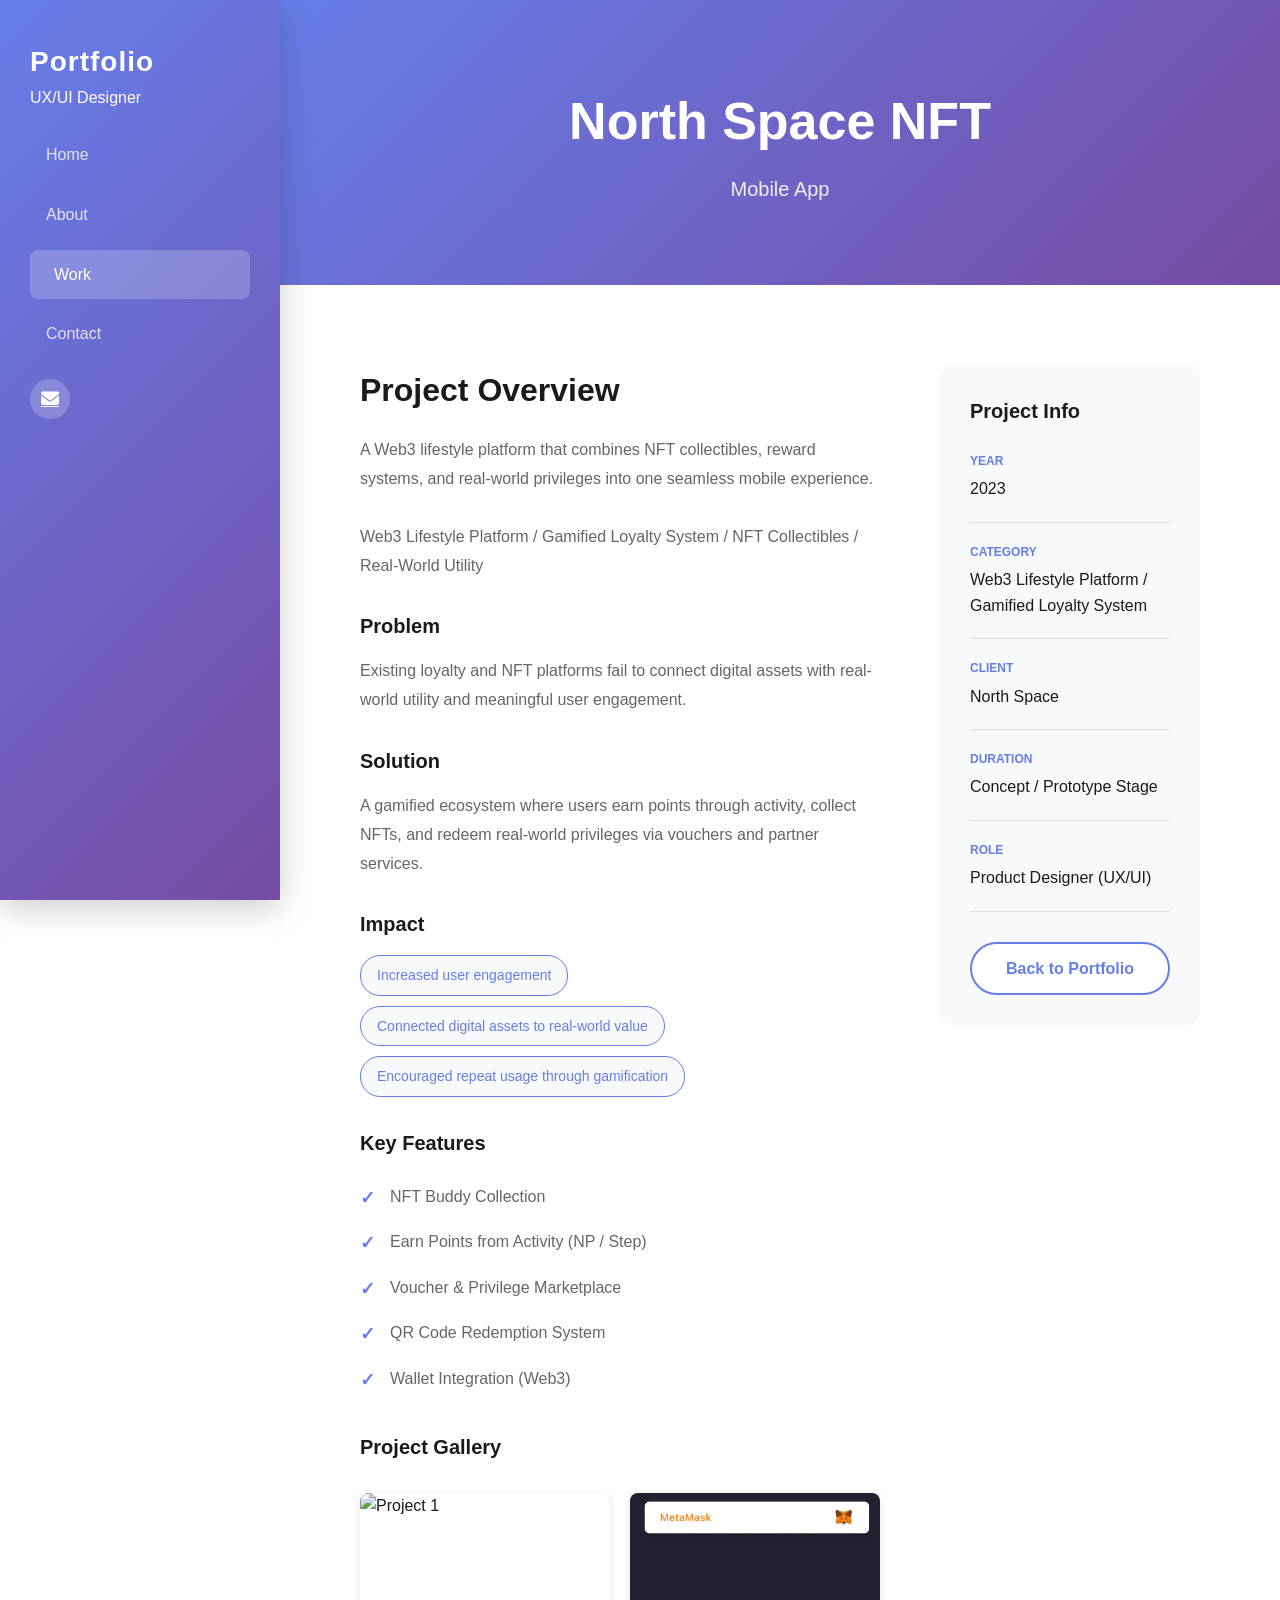
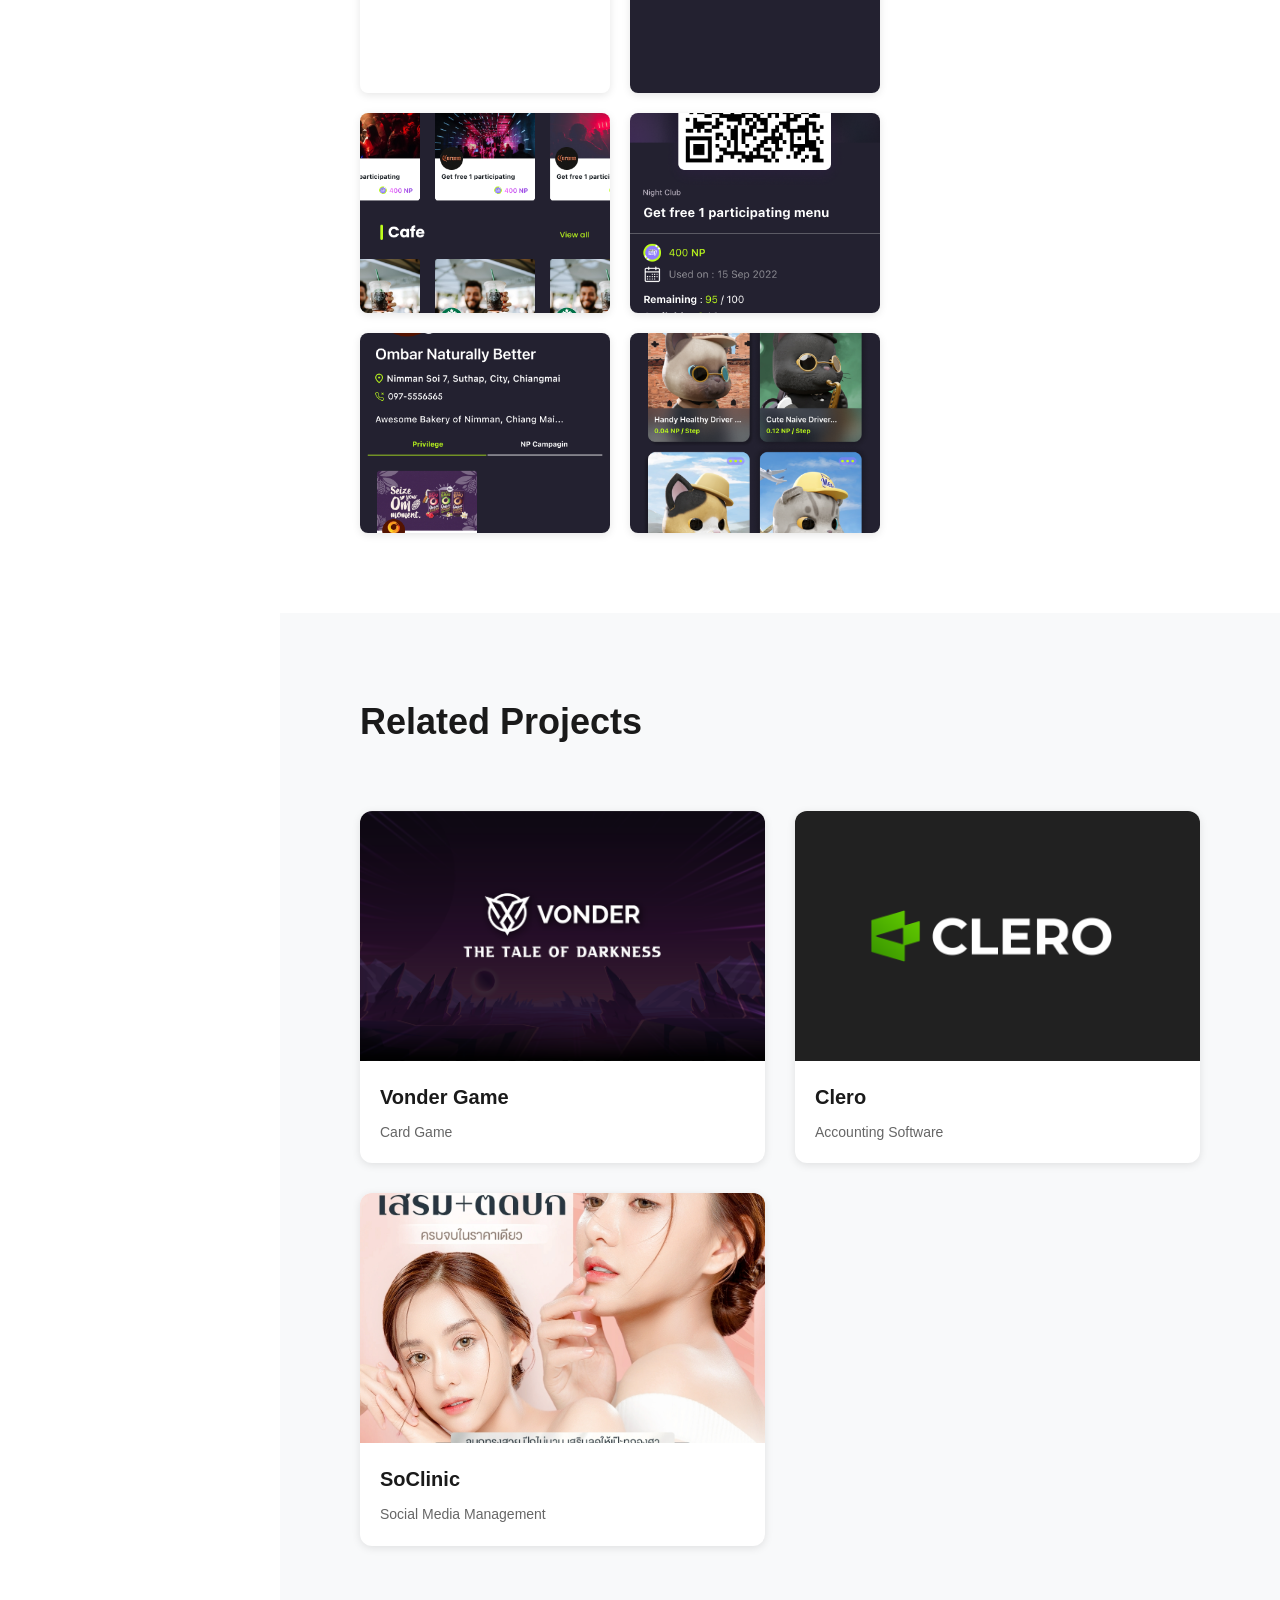
==== NorthSpaceNFT.html @ 9e4e745a "Add files via upload" ====
<!DOCTYPE html>
<html lang="en">
<head>
  <meta charset="UTF-8">
  <meta name="viewport" content="width=device-width, initial-scale=1.0">
  <meta name="description" content="UX/UI Designer Portfolio by Patipan Phosung">
  <title>Project Details - Portfolio</title>
  <link rel="stylesheet" href="style.css">
  <link rel="stylesheet" href="https://cdnjs.cloudflare.com/ajax/libs/font-awesome/6.4.0/css/all.min.css">

  <script>
function openModal(src) {
  const modal = document.getElementById("imageModal");
  const modalImg = document.getElementById("modalImg");

  modal.style.display = "flex";
  modalImg.src = src;
}

function closeModal() {
  document.getElementById("imageModal").style.display = "none";
}
</script>

</head>
<body>
  <!-- Sidebar -->
  <aside class="sidebar">
    <div class="sidebar-content">
      <div class="logo">
        <h1>Portfolio</h1>
        <p>UX/UI Designer</p>
      </div>
      
      <nav class="nav-menu">
        <a href="index.html#home" class="nav-link">Home</a>
        <a href="index.html#about" class="nav-link">About</a>
        <a href="index.html#work" class="nav-link active">Work</a>
        <a href="index.html#contact" class="nav-link">Contact</a>
      </nav>
      
      <div class="social-links">
        <a href="https://mail.google.com/mail/?view=cm&to=i.again306@gmail.com"
          target="_blank"
          rel="noopener noreferrer">
          <i class="fas fa-envelope"></i>
        </a>
      </div>
    </div>
  </aside>

  <!-- Main Content -->
  <main class="main-content">
    <!-- Project Hero -->
    <section class="project-hero" style="background: linear-gradient(135deg, #667eea 0%, #764ba2 100%);">
      <div class="container">
        <div class="project-hero-content">
          <h1>North Space NFT</h1>
          <p>Mobile App</p>
        </div>
      </div>
    </section>

    <!-- Project Details -->
    <section class="project-details">
      <div class="container">
        <div class="project-grid">
          <div class="project-main">
            <h2>Project Overview</h2>
            <p>
              A Web3 lifestyle platform that combines NFT collectibles,
              reward systems, and real-world privileges into one seamless mobile experience.
              <br>
              <br>
              Web3 Lifestyle Platform / Gamified Loyalty System / NFT Collectibles / Real-World Utility
            </p>

            <h3>Problem</h3>
            <p>
              Existing loyalty and NFT platforms fail to connect digital assets with real-world utility
              and meaningful user engagement.
            </p>

            <h3>Solution</h3>
            <p>
              A gamified ecosystem where users earn points through activity, collect NFTs,
              and redeem real-world privileges via vouchers and partner services.
            </p>

            <h3>Impact</h3>
            <div class="tech-stack">
              <span class="tech-badge">Increased user engagement</span>
              <span class="tech-badge">Connected digital assets to real-world value</span>
              <span class="tech-badge">Encouraged repeat usage through gamification</span>
            </div>

            <h3>Key Features</h3>
            <ul class="features-list">
              <li>NFT Buddy Collection</li>
              <li>Earn Points from Activity (NP / Step)</li>
              <li>Voucher & Privilege Marketplace</li>
              <li>QR Code Redemption System</li>
              <li>Wallet Integration (Web3)</li>
            </ul>

            <h3>Project Gallery</h3>
            <div class="gallery">
              <div class="gallery-item">
                <img src="images/NorthSpaceNFT/login.png" onclick="openModal(this.src)" alt="Project 1">
              </div>

               <div class="gallery-item">
                <img src="images/NorthSpaceNFT/Profile-Received-Wallet-not-Connected.png" onclick="openModal(this.src)" alt="Project 2">
              </div>

              <div class="gallery-item">
                <img src="images/NorthSpaceNFT/Previlege-1.png" onclick="openModal(this.src)" alt="Project 3">
              </div>

              <div class="gallery-item">
                <img src="images/NorthSpaceNFT/QR-Use-Voucher.png" onclick="openModal(this.src)" alt="Project 3">
              </div>

              <div class="gallery-item">
                <img src="images/NorthSpaceNFT/Admin-Publish.png" onclick="openModal(this.src)" alt="Project 3">
              </div>

              <div class="gallery-item">
                <img src="images/NorthSpaceNFT/Total-Point-Card.png" onclick="openModal(this.src)" alt="Project 3">
              </div>
            </div>
          </div>
          
          <div id="imageModal" class="modal" onclick="closeModal()">
            <img id="modalImg">
          </div>

          <aside class="project-sidebar">
            <div class="project-info">
              <h3>Project Info</h3>
              
              <div class="info-item">
                <label>Year</label>
                <p>2023</p>
              </div>

              <div class="info-item">
                <label>Category</label>
                <p>Web3 Lifestyle Platform / Gamified Loyalty System</p>
              </div>

              <div class="info-item">
                <label>Client</label>
                <p>North Space</p>
              </div>

              <div class="info-item">
                <label>Duration</label>
                <p>Concept / Prototype Stage</p>
              </div>

              <div class="info-item">
                <label>Role</label>
                <p>Product Designer (UX/UI)</p>
              </div>

              <div class="project-links">
                <a href="index.html" class="secondary-button">Back to Portfolio</a>
              </div>
            </div>
          </aside>
        </div>
      </div>
    </section>

    <!-- Related Projects -->
    <section class="related-projects">
      <div class="container">
        <h2>Related Projects</h2>
        <div class="work-grid">
          <div class="work-item">
            <div class="work-image">
              <img src="images/Vonder-Game/Cover.png" alt="Vonder Game Project">
              <div class="work-overlay">
                <a href="Vonder.html" class="view-link">View Project</a>
              </div>
            </div>
            <div class="work-info">
              <h3>Vonder Game</h3>
              <p>Card Game</p>
            </div>
          </div>

          <div class="work-item">
            <div class="work-image">
              <img src="images/Clero/Cover.png" alt="Clero Project">
              <div class="work-overlay">
                <a href="Clero.html" class="view-link">View Project</a>
              </div>
            </div>
            <div class="work-info">
              <h3>Clero</h3>
              <p>Accounting Software</p>
            </div>
          </div>

          <div class="work-item">
            <div class="work-image">
              <img src="images/SoClinic/LINE_NOTE_251011_18.jpg" alt="SoClinic Project">
              <div class="work-overlay">
                <a href="SoClinic.html" class="view-link">View Project</a>
              </div>
            </div>
            <div class="work-info">
              <h3>SoClinic</h3>
              <p>Social Media Management</p>
            </div>
          </div>
        </div>
      </div>
    </section>
  </main>

</body>
</html>
---- style.css ----
/* ==================== Variables ==================== */
:root {
  --primary-color: #667eea;
  --secondary-color: #764ba2;
  --text-dark: #1a1a1a;
  --text-light: #666;
  --bg-light: #f8f9fa;
  --bg-white: #ffffff;
  --border-color: #e0e0e0;
  --transition: all 0.3s ease;
  --shadow-sm: 0 2px 8px rgba(0, 0, 0, 0.1);
  --shadow-md: 0 4px 16px rgba(0, 0, 0, 0.15);
  --shadow-lg: 0 8px 32px rgba(0, 0, 0, 0.2);
}

/* ==================== Reset & Base Styles ==================== */
* {
  margin: 0;
  padding: 0;
  box-sizing: border-box;
}

html {
  scroll-behavior: smooth;
}

body {
  font-family: 'Segoe UI', Tahoma, Geneva, Verdana, sans-serif;
  color: var(--text-dark);
  background: var(--bg-white);
  line-height: 1.6;
  overflow-x: hidden;
}

/* ==================== Sidebar ==================== */
.sidebar {
  position: fixed;
  left: 0;
  top: 0;
  width: 280px;
  height: 100vh;
  background: linear-gradient(135deg, var(--primary-color) 0%, var(--secondary-color) 100%);
  color: white;
  padding: 40px 30px;
  display: flex;
  flex-direction: column;
  justify-content: space-between;
  box-shadow: var(--shadow-lg);
  z-index: 1000;
  overflow-y: auto;
}

.sidebar-content {
  display: flex;
  flex-direction: column;
  gap: 20px;
}

.logo h1 {
  font-size: 28px;
  font-weight: 700;
  letter-spacing: 1px;
}

.nav-menu {
  display: flex;
  flex-direction: column;
  gap: 10px;
}

.nav-link {
  color: rgba(255, 255, 255, 0.8);
  text-decoration: none;
  font-size: 16px;
  font-weight: 500;
  padding: 12px 16px;
  border-radius: 8px;
  transition: var(--transition);
  position: relative;
}

.nav-link:hover,
.nav-link.active {
  color: white;
  background: rgba(255, 255, 255, 0.2);
  padding-left: 24px;
}

.social-links {
  display: flex;
  gap: 16px;
}

.social-links a {
  width: 40px;
  height: 40px;
  border-radius: 50%;
  background: rgba(255, 255, 255, 0.2);
  color: white;
  display: flex;
  align-items: center;
  justify-content: center;
  font-size: 18px;
  transition: var(--transition);
  border: 2px solid transparent;
}

.social-links a:hover {
  background: white;
  color: var(--secondary-color);
  transform: translateY(-3px);
}

/* ==================== Main Content ==================== */
.main-content {
  margin-left: 280px;
  min-height: 100vh;
}

.container {
  max-width: 1000px;
  margin: 0 auto;
  padding: 0 40px;
}

/* ==================== Hero Section ==================== */
.hero {
  padding: 120px 40px;
  background: linear-gradient(135deg, var(--bg-light) 0%, white 100%);
  min-height: 100vh;
  display: flex;
  align-items: center;
  justify-content: center;
  text-align: center;
}

.hero-content {
  text-align: center;
}

.hero-title {
  font-size: 64px;
  font-weight: 700;
  margin-bottom: 20px;
  padding-bottom: 5px;
  line-height: 1.35;
  background: linear-gradient(135deg, var(--primary-color), var(--secondary-color));
  -webkit-background-clip: text;
  -webkit-text-fill-color: transparent;
  -webkit-font-smoothing: antialiased;
  text-rendering: optimizeLegibility;
  background-clip: text;
}

.hero-subtitle {
  font-size: 24px;
  color: var(--text-light);
  margin-bottom: 40px;
  font-weight: 300;
}

.profile-pic {
  width: 100%;
  max-width: 320px;
  border-radius: 12px;
  box-shadow: 0 20px 40px rgba(80, 63, 143, 0.2);
  object-fit: cover;
  margin-bottom: 20px;
}

/* ==================== Buttons ==================== */
.cta-button {
  display: inline-block;
  padding: 14px 40px;
  background: linear-gradient(135deg, var(--primary-color), var(--secondary-color));
  color: white;
  text-decoration: none;
  border-radius: 50px;
  font-weight: 600;
  transition: var(--transition);
  box-shadow: var(--shadow-md);
  border: none;
  cursor: pointer;
  font-size: 16px;
}

.cta-button:hover {
  transform: translateY(-2px);
  box-shadow: var(--shadow-lg);
}

/* ==================== Secondary Buttons ==================== */

.sec-button.outline {
  background: transparent;
  padding: 14px 40px;
  color: var(--primary-color);
  border: 2px solid var(--primary-color);
  border-radius: 50px;
  font-weight: 600;
  box-shadow: none;
}

/* hover */
.sec-button.outline:hover {
  background: var(--primary-color);
  color: #fff;
  transform: translateY(-2px);
  box-shadow: var(--shadow-md);
}
/* ==================== About Section ==================== */
.about {
  padding: 100px 40px;
  background: white;
}

.about h2 {
  font-size: 48px;
  margin-bottom: 60px;
  position: relative;
  display: inline-block;
}

.about h2::after {
  content: '';
  position: absolute;
  bottom: -10px;
  left: 0;
  width: 80px;
  height: 4px;
  background: linear-gradient(90deg, var(--primary-color), var(--secondary-color));
  border-radius: 2px;
}

.about-content {
  display: grid;
  grid-template-columns: 1fr 1fr;
  gap: 60px;
  align-items: start;
}

.about-text p {
  font-size: 16px;
  color: var(--text-light);
  margin-bottom: 20px;
  line-height: 1.8;
}

.skills h3 {
  font-size: 20px;
  margin-bottom: 20px;
  color: var(--text-dark);
}

.skills-grid {
  display: grid;
  grid-template-columns: 1fr 1fr;
  gap: 12px;
  text-align: center;
}

.skill-tag {
  background: var(--bg-light);
  padding: 10px 16px;
  border-radius: 20px;
  font-size: 14px;
  font-weight: 500;
  color: var(--primary-color);
  border: 2px solid var(--primary-color);
  transition: var(--transition);
  display: flex;
  align-items: center;
  justify-content: center;
}

.skill-tag:hover {
  background: var(--primary-color);
  color: white;
}

/* ===== Experience Section ===== */

.experience {
  padding: 100px 40px;
  background: #fff;
}

/* Title (เหมือน About Me) */
.experience h2 {
  font-size: 48px;
  margin-bottom: 60px;
  position: relative;
  display: inline-block;
  letter-spacing: -0.5px;
}

.experience h2::after {
  content: '';
  position: absolute;
  bottom: -10px;
  left: 0;
  width: 80px;
  height: 4px;
  border-radius: 2px;
  background: linear-gradient(
    90deg,
    var(--primary-color),
    var(--secondary-color)
  );
}

/* Layout */
.exp-list {
  max-width: 800px;
}

/* Item */
.exp-item {
  margin-bottom: 40px;
}

/* 🔥 FIX: ใช้ GRID แทน flex */
.exp-header {
  display: grid;
  grid-template-columns: 1fr auto;
  align-items: baseline;
  gap: 10px;
  margin-bottom: 10px;
}

.exp-header h3 {
  font-size: 20px;
  margin: 0;
}

/* Company */
.company {
  font-style: italic;
  color: #555;
  margin-top: 2px;
}

/* Year */
.year {
  font-size: 14px;
  color: #888;
  white-space: nowrap;
}

/* List */
.exp-item ul {
  padding-left: 20px;
  margin: 0;
}

.exp-item li {
  margin-bottom: 6px;
  color: #444;
  line-height: 1.6;
}

/* ===== Responsive ===== */
@media (max-width: 600px) {
  .experience {
    padding: 80px 20px;
  }

  .experience h2 {
    font-size: 36px;
  }

  .exp-header {
    grid-template-columns: 1fr;
  }

  .year {
    margin-top: 4px;
  }
}
/* ==================== Work Section ==================== */
.work {
  padding: 100px 40px;
  background: var(--bg-light);
}

.work h2 {
  font-size: 48px;
  margin-bottom: 60px;
  position: relative;
  display: inline-block;
}

.work h2::after {
  content: '';
  position: absolute;
  bottom: -10px;
  left: 0;
  width: 80px;
  height: 4px;
  background: linear-gradient(90deg, var(--primary-color), var(--secondary-color));
  border-radius: 2px;
}

.work-grid {
  display: grid;
  grid-template-columns: repeat(auto-fit, minmax(300px, 1fr));
  gap: 30px;
  margin-top: 60px;
}

.work-item {
  background: white;
  border-radius: 12px;
  overflow: hidden;
  box-shadow: var(--shadow-sm);
  transition: var(--transition);
  cursor: pointer;
}

.work-item:hover {
  transform: translateY(-8px);
  box-shadow: var(--shadow-lg);
}

.work-image {
  width: 100%;
  height: 250px;
  position: relative;
  overflow: hidden;
  display: flex;
  align-items: center;
  justify-content: center;
}

.work-image img {
  width: 100%;
  height: 100%;
  object-fit: cover;
  display: block;
}

.work-overlay {
  position: absolute;
  top: 0;
  left: 0;
  right: 0;
  bottom: 0;
  background: rgba(0, 0, 0, 0.5);
  display: flex;
  align-items: center;
  justify-content: center;
  opacity: 0;
  transition: var(--transition);
}

.work-item:hover .work-overlay {
  opacity: 1;
}

.view-link {
  color: white;
  text-decoration: none;
  padding: 12px 30px;
  border: 2px solid white;
  border-radius: 25px;
  font-weight: 600;
  transition: var(--transition);
}

.view-link:hover {
  background: white;
  color: var(--secondary-color);
}

.work-info {
  padding: 20px;
}

.work-info h3 {
  font-size: 20px;
  margin-bottom: 8px;
  color: var(--text-dark);
}

.work-info p {
  color: var(--text-light);
  font-size: 14px;
}

.work .more-work {
  text-align: center;
  margin-top: 40px;
}

/* ==================== Contact Section ==================== */
.contact {
  padding: 100px 40px;
  background: white;
  text-align: center;
}

.contact h2 {
  font-size: 48px;
  margin-bottom: 20px;
  background: linear-gradient(135deg, var(--primary-color), var(--secondary-color));
  -webkit-background-clip: text;
  -webkit-text-fill-color: transparent;
  background-clip: text;
}

.contact-subtitle {
  font-size: 18px;
  color: var(--text-light);
  margin-bottom: 40px;
  max-width: 600px;
  margin-left: auto;
  margin-right: auto;
}

/* ==================== Footer ==================== */
.footer {
  background: var(--text-dark);
  color: white;
  text-align: center;
  padding: 30px 40px;
  margin-left: 280px;
  font-size: 14px;
}

/* ==================== Project Details Page ==================== */
.project-hero {
  padding: 80px 40px;
  color: white;
  text-align: center;
}

.project-hero-content h1 {
  font-size: 52px;
  font-weight: 700;
  margin-bottom: 10px;
}

.project-hero-content p {
  font-size: 20px;
  opacity: 0.9;
}

.project-details {
  padding: 80px 40px;
  background: white;
}

.project-grid {
  display: grid;
  grid-template-columns: 2fr 1fr;
  gap: 60px;
}

.project-main h2 {
  font-size: 32px;
  margin-bottom: 20px;
  color: var(--text-dark);
}

.project-main p {
  font-size: 16px;
  color: var(--text-light);
  line-height: 1.8;
  margin-bottom: 30px;
}

.project-main h3 {
  font-size: 20px;
  margin-top: 30px;
  margin-bottom: 15px;
  color: var(--text-dark);
}

.features-list {
  list-style: none;
  margin-bottom: 30px;
}

.features-list li {
  padding: 10px 0;
  padding-left: 30px;
  position: relative;
  color: var(--text-light);
}

.features-list li::before {
  content: '✓';
  position: absolute;
  left: 0;
  color: var(--primary-color);
  font-weight: bold;
  font-size: 18px;
}

.tech-stack {
  display: flex;
  flex-wrap: wrap;
  gap: 10px;
  margin-bottom: 30px;
}

.tech-badge {
  background: var(--bg-light);
  padding: 8px 16px;
  border-radius: 20px;
  font-size: 14px;
  color: var(--primary-color);
  border: 1px solid var(--primary-color);
}

.gallery {
  display: grid;
  grid-template-columns: repeat(auto-fit, minmax(200px, 1fr));
  gap: 20px;
  margin-top: 30px;
}

.gallery-item {
  height: 200px;
  border-radius: 8px;
  box-shadow: var(--shadow-sm);
  overflow: hidden;
}

.gallery-item img {
  width: 100%;
  height: 100%;
  object-fit: cover;
  display: block;
}

.modal {
  display: none;
  position: fixed;
  top: 0;
  left: 0;
  width: 100%;
  height: 100%;
  background: rgba(148, 148, 148, 0.9);
  justify-content: center;
  align-items: center;
  z-index: 999;
}

.modal img {
  max-width: 75%;
  max-height: 75%;
  border-radius: 12px;
}

.project-info {
  background: var(--bg-light);
  padding: 30px;
  border-radius: 12px;
  height: fit-content;
  position: sticky;
  top: 20px;
}

.project-info h3 {
  font-size: 20px;
  margin-bottom: 25px;
  color: var(--text-dark);
}

.info-item {
  margin-bottom: 20px;
  padding-bottom: 20px;
  border-bottom: 1px solid var(--border-color);
}

.info-item label {
  font-size: 12px;
  font-weight: 600;
  color: var(--primary-color);
  text-transform: uppercase;
  display: block;
  margin-bottom: 5px;
}

.info-item p {
  font-size: 16px;
  color: var(--text-dark);
}

.project-links {
  display: flex;
  flex-direction: column;
  gap: 12px;
  margin-top: 30px;
}

.secondary-button {
  display: inline-block;
  padding: 12px 24px;
  background: white;
  color: var(--primary-color);
  text-decoration: none;
  border: 2px solid var(--primary-color);
  border-radius: 50px;
  font-weight: 600;
  transition: var(--transition);
  text-align: center;
}

.secondary-button:hover {
  background: var(--primary-color);
  color: white;
}

.related-projects {
  padding: 80px 40px;
  background: var(--bg-light);
}

.related-projects h2 {
  font-size: 36px;
  margin-bottom: 50px;
  color: var(--text-dark);
}

/* ==================== Responsive Design ==================== */
@media (max-width: 768px) {
  .sidebar {
    width: 100%;
    height: auto;
    position: relative;
    padding: 20px;
    flex-direction: row;
    justify-content: space-between;
    align-items: center;
    box-shadow: var(--shadow-sm);
    margin-bottom: 20px;
  }

  .sidebar-content {
    display: flex;
    justify-content: space-between;
    align-items: center;
    width: 100%;
    gap: 20px;
  }

  .logo h1 {
    font-size: 24px;
    margin-bottom: 0;
  }

  .nav-menu {
    flex-direction: row;
    gap: 10px;
  }

  .nav-link {
    padding: 8px 12px;
    font-size: 14px;
  }

  .main-content {
    margin-left: 0;
  }

  .footer {
    margin-left: 0;
  }

  .hero {
    padding: 80px 20px;
    min-height: auto;
  }

  .hero-title {
    font-size: 42px;
  }

  .hero-subtitle {
    font-size: 18px;
  }

  .about {
    padding: 60px 20px;
  }

  .about h2,
  .work h2 {
    font-size: 36px;
  }

  .about-content {
    grid-template-columns: 1fr;
    gap: 40px;
  }

  .skills-grid {
    grid-template-columns: 1fr;
  }

  .work {
    padding: 60px 20px;
  }

  .work-grid {
    grid-template-columns: 1fr;
    gap: 20px;
  }

  .contact {
    padding: 60px 20px;
  }

  .container {
    padding: 0 20px;
  }

  .social-links {
    flex-direction: row;
  }

  .project-grid {
    grid-template-columns: 1fr;
    gap: 40px;
  }

  .project-info {
    position: static;
  }

  .project-hero {
    padding: 60px 20px;
  }

  .project-hero-content h1 {
    font-size: 36px;
  }

  .project-details {
    padding: 60px 20px;
  }

  .related-projects {
    padding: 60px 20px;
  }
}

@media (max-width: 480px) {
  .hero-title {
    font-size: 32px;
  }

  .hero-subtitle {
    font-size: 16px;
  }

  .about h2,
  .work h2,
  .contact h2 {
    font-size: 28px;
  }

  .work-info h3 {
    font-size: 18px;
  }

  .nav-menu {
    display: none;
  }

  .project-hero-content h1 {
    font-size: 28px;
  }

  .project-hero-content p {
    font-size: 16px;
  }

  .project-main h2 {
    font-size: 24px;
  }
}
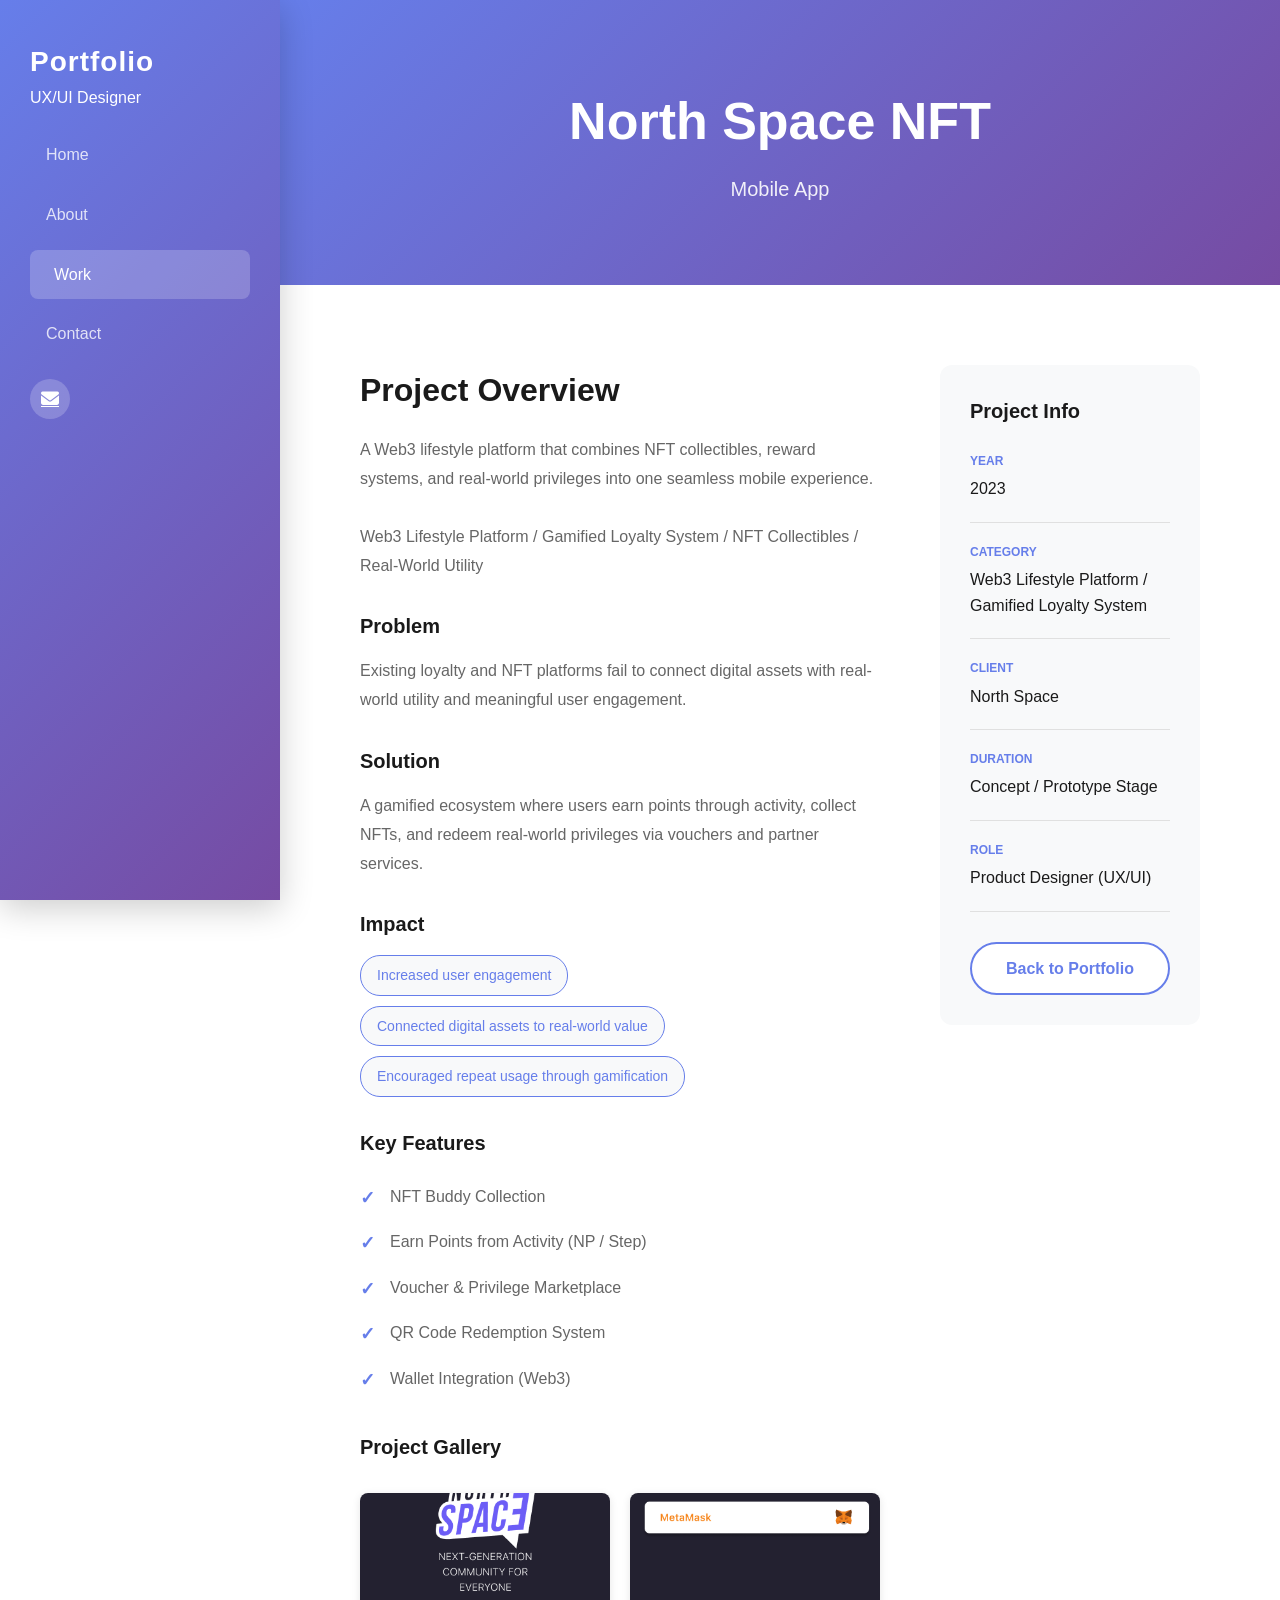
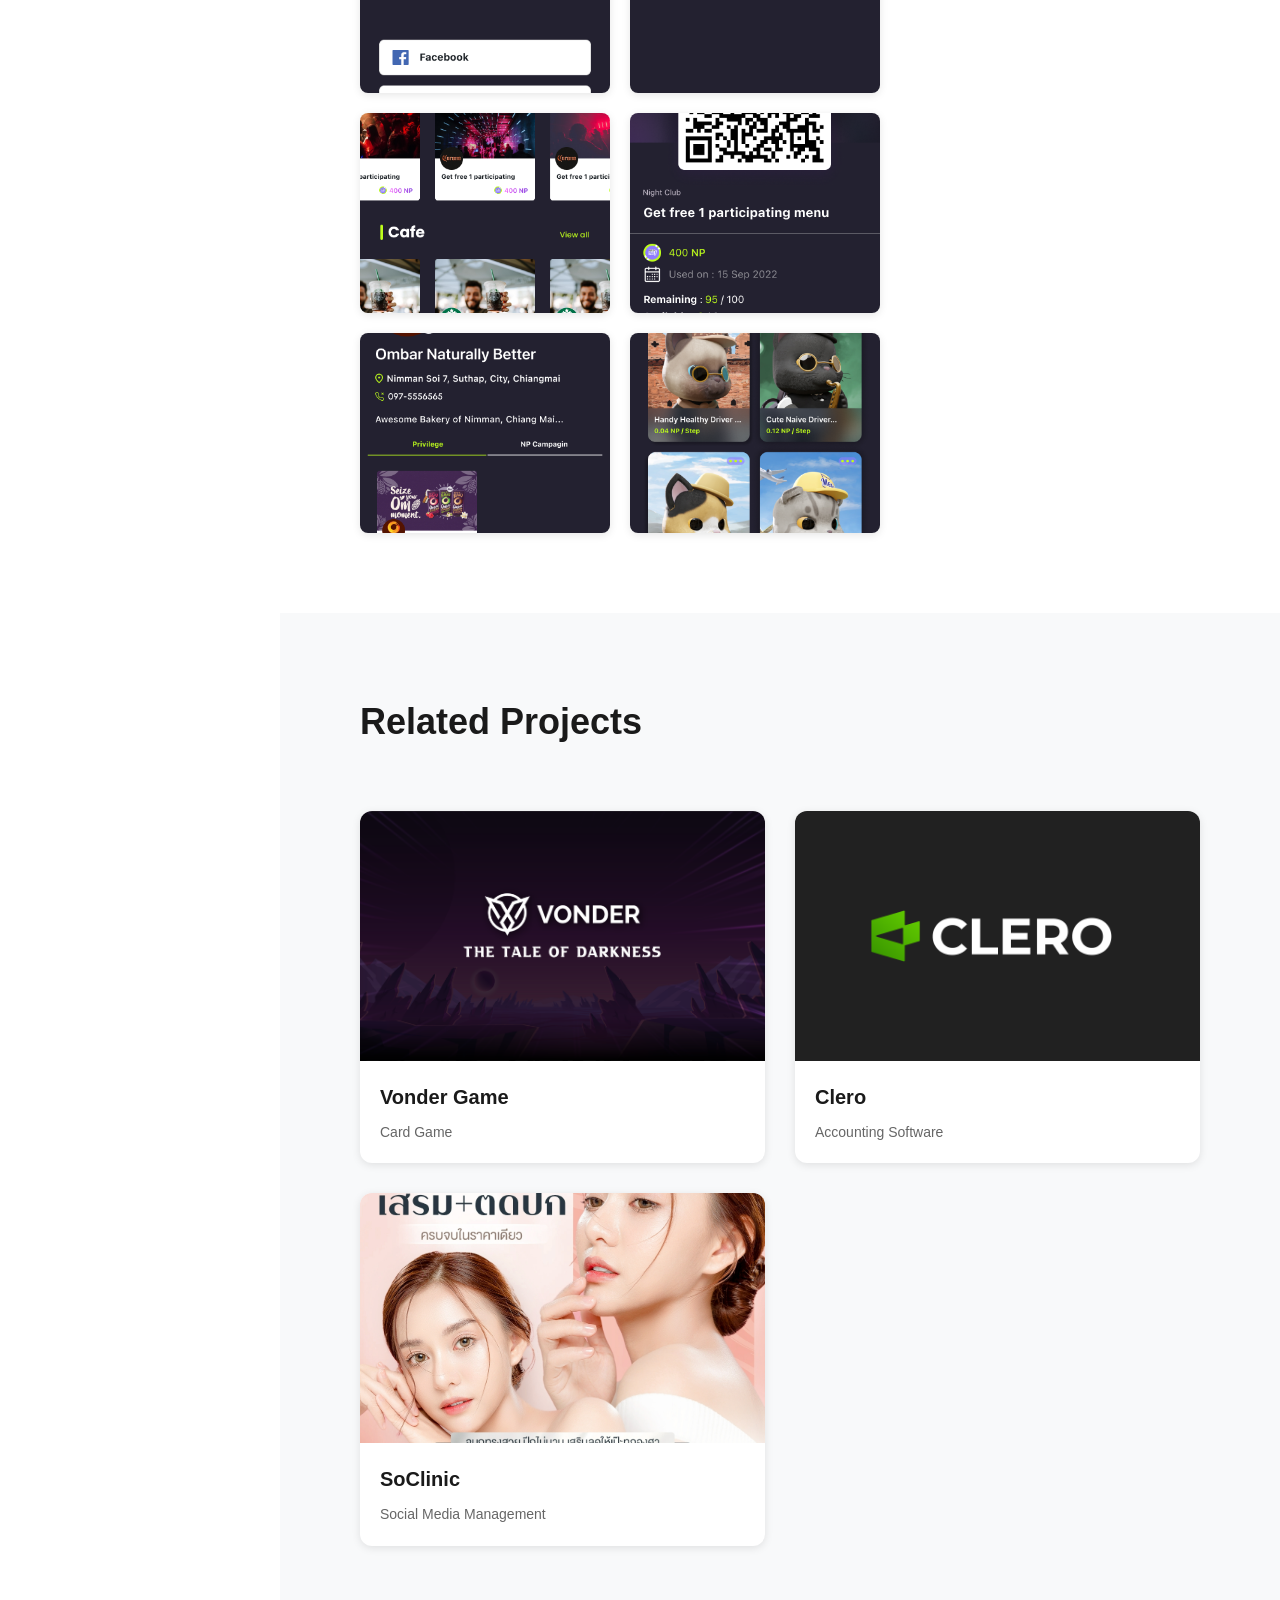
==== commit 9259201f: "Update NorthSpaceNFT.html" ====
--- a/NorthSpaceNFT.html
+++ b/NorthSpaceNFT.html
@@ -106,7 +106,7 @@
             <h3>Project Gallery</h3>
             <div class="gallery">
               <div class="gallery-item">
-                <img src="images/NorthSpaceNFT/login.png" onclick="openModal(this.src)" alt="Project 1">
+                <img src="images/NorthSpaceNFT/Login.png" onclick="openModal(this.src)" alt="Project 1">
               </div>
 
                <div class="gallery-item">
